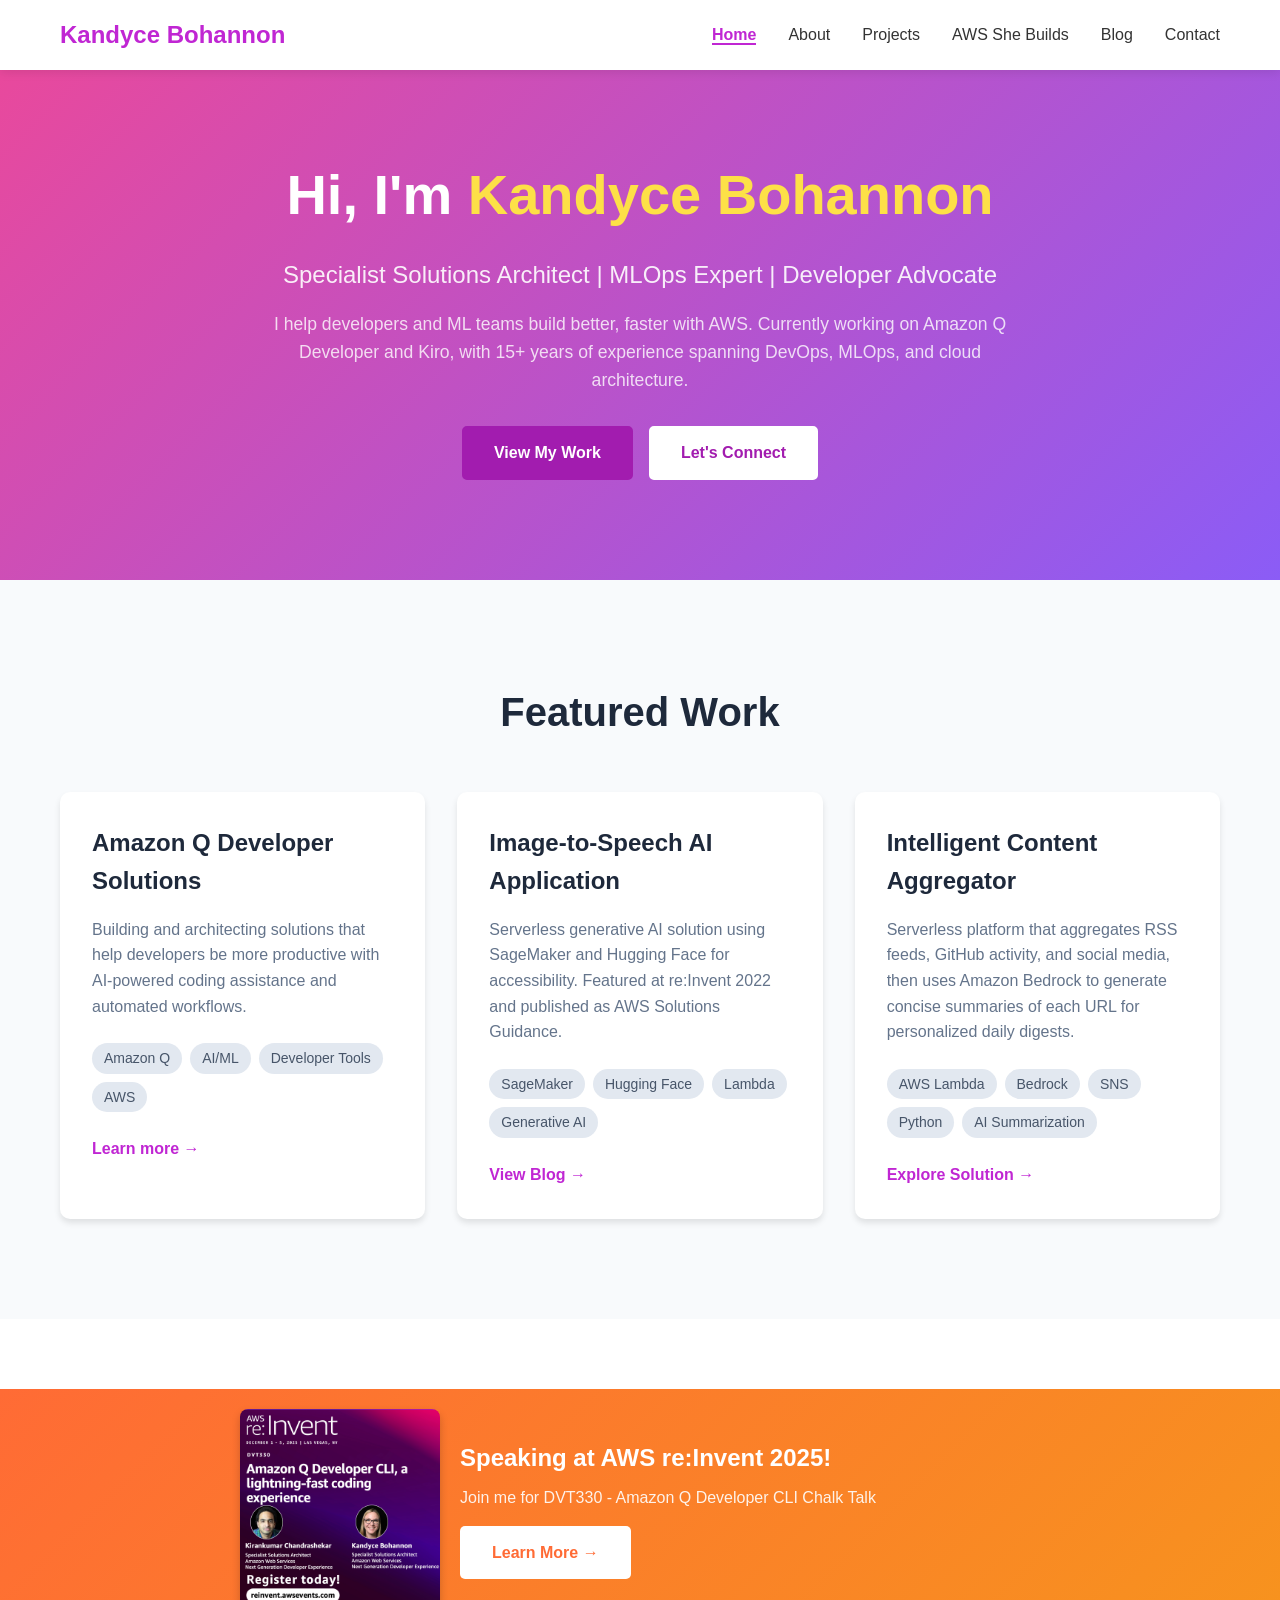
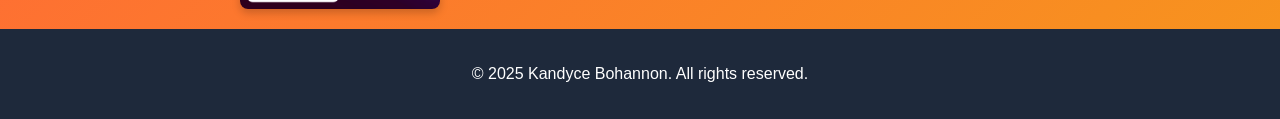
==== index.html @ 0c18860b "Initial portfolio deployment Professional technical portfolio featuring: - Amazon Q Developer expert" ====
<!DOCTYPE html>
<html lang="en">
<head>
    <meta charset="UTF-8">
    <meta name="viewport" content="width=device-width, initial-scale=1.0">
    <title>Kandyce Bohannon - Solutions Architect & Builder</title>
    <link rel="stylesheet" href="styles.css">
</head>
<body>
    <nav>
        <div class="nav-container">
            <div class="logo">Kandyce Bohannon</div>
            <ul class="nav-menu">
                <li><a href="index.html" class="active">Home</a></li>
                <li><a href="about.html">About</a></li>
                <li><a href="projects.html">Projects</a></li>
                <li><a href="she-builds-episodes.html">AWS She Builds</a></li>
                <li><a href="blog.html">Blog</a></li>
                <li><a href="contact.html">Contact</a></li>
            </ul>
        </div>
    </nav>

    <main>
        <section class="hero">
            <div class="hero-content">
                <h1>Hi, I'm <span class="highlight">Kandyce Bohannon</span></h1>
                <p class="hero-subtitle">Specialist Solutions Architect | MLOps Expert | Developer Advocate</p>
                <p class="hero-description">I help developers and ML teams build better, faster with AWS. Currently working on Amazon Q Developer and Kiro, with 15+ years of experience spanning DevOps, MLOps, and cloud architecture.</p>
                <div class="hero-buttons">
                    <a href="projects.html" class="btn btn-primary">View My Work</a>
                    <a href="contact.html" class="btn btn-secondary">Let's Connect</a>
                </div>
            </div>
        </section>

        <section class="featured-projects">
            <div class="container">
                <h2>Featured Work</h2>
                <div class="projects-grid">
                    <div class="project-card">
                        <h3>Amazon Q Developer Solutions</h3>
                        <p>Building and architecting solutions that help developers be more productive with AI-powered coding assistance and automated workflows.</p>
                        <div class="project-tech">
                            <span class="tech-tag">Amazon Q</span>
                            <span class="tech-tag">AI/ML</span>
                            <span class="tech-tag">Developer Tools</span>
                            <span class="tech-tag">AWS</span>
                        </div>
                        <a href="amazon-q-developer-journey.html" class="project-link">Learn more →</a>
                    </div>
                    <div class="project-card">
                        <h3>Image-to-Speech AI Application</h3>
                        <p>Serverless generative AI solution using SageMaker and Hugging Face for accessibility. Featured at re:Invent 2022 and published as AWS Solutions Guidance.</p>
                        <div class="project-tech">
                            <span class="tech-tag">SageMaker</span>
                            <span class="tech-tag">Hugging Face</span>
                            <span class="tech-tag">Lambda</span>
                            <span class="tech-tag">Generative AI</span>
                        </div>
                        <a href="https://aws.amazon.com/blogs/machine-learning/introducing-an-image-to-speech-generative-ai-application-using-amazon-sagemaker-and-hugging-face/" class="project-link">View Blog →</a>
                    </div>
                    <div class="project-card">
                        <h3>Intelligent Content Aggregator</h3>
                        <p>Serverless platform that aggregates RSS feeds, GitHub activity, and social media, then uses Amazon Bedrock to generate concise summaries of each URL for personalized daily digests.</p>
                        <div class="project-tech">
                            <span class="tech-tag">AWS Lambda</span>
                            <span class="tech-tag">Bedrock</span>
                            <span class="tech-tag">SNS</span>
                            <span class="tech-tag">Python</span>
                            <span class="tech-tag">AI Summarization</span>
                        </div>
                        <a href="https://github.com/kandyce1010/content-aggregator" class="project-link">Explore Solution →</a>
                    </div>
                </div>
            </div>
        </section>

        <section class="reinvent-banner">
            <div class="container">
                <div class="banner-content">
                    <img src="images/dvt330-reinvent-2025.png" alt="DVT330 - Amazon Q Developer CLI Chalk Talk at re:Invent 2025" class="reinvent-image">
                    <div class="banner-text">
                        <h3>Speaking at AWS re:Invent 2025!</h3>
                        <p>Join me for DVT330 - Amazon Q Developer CLI Chalk Talk</p>
                        <a href="https://registration.awsevents.com/flow/awsevents/reinvent2025/eventcatalog/page/eventcatalog?trk=direct&search=dvt330" class="btn btn-accent">Learn More →</a>
                    </div>
                </div>
            </div>
        </section>
    </main>

    <footer>
        <div class="container">
            <p>&copy; 2025 Kandyce Bohannon. All rights reserved.</p>
        </div>
    </footer>
</body>
</html>
---- styles.css ----
/* Reset and base styles */
* {
    margin: 0;
    padding: 0;
    box-sizing: border-box;
}

body {
    font-family: -apple-system, BlinkMacSystemFont, 'Segoe UI', Roboto, sans-serif;
    line-height: 1.6;
    color: #333;
}

.container {
    max-width: 1200px;
    margin: 0 auto;
    padding: 0 20px;
}

/* Navigation */
nav {
    background: #fff;
    box-shadow: 0 2px 10px rgba(0,0,0,0.1);
    position: fixed;
    width: 100%;
    top: 0;
    z-index: 1000;
}

.nav-container {
    max-width: 1200px;
    margin: 0 auto;
    padding: 0 20px;
    display: flex;
    justify-content: space-between;
    align-items: center;
    height: 70px;
}

.logo {
    font-size: 1.5rem;
    font-weight: bold;
    color: #c026d3;
}

.nav-menu {
    display: flex;
    list-style: none;
    gap: 2rem;
}

.nav-menu a {
    text-decoration: none;
    color: #333;
    font-weight: 500;
    transition: color 0.3s;
}

.nav-menu a:hover {
    color: #c026d3;
}

.nav-menu a.active {
    color: #c026d3;
    font-weight: 600;
    border-bottom: 2px solid #c026d3;
}

/* re:Invent Banner */
.reinvent-banner {
    background: linear-gradient(135deg, #ff6b35 0%, #f7931e 100%);
    padding: 20px 0;
    margin-top: 70px;
}

.banner-content {
    display: flex;
    align-items: center;
    gap: 20px;
    max-width: 800px;
    margin: 0 auto;
}

.reinvent-image {
    max-width: 200px;
    height: auto;
    border-radius: 8px;
    box-shadow: 0 4px 8px rgba(0,0,0,0.2);
}

.banner-text {
    color: white;
    flex: 1;
}

.banner-text h3 {
    margin: 0 0 8px 0;
    font-size: 1.5rem;
}

.banner-text p {
    margin: 0 0 15px 0;
    opacity: 0.9;
}

.btn-accent {
    background: white;
    color: #ff6b35;
    border: none;
    font-weight: 600;
}

.btn-accent:hover {
    background: #f8f9fa;
    transform: translateY(-2px);
}

/* Hero section */
.hero {
    background: linear-gradient(135deg, #ec4899 0%, #8b5cf6 100%);
    color: white;
    padding: 150px 0 100px;
    text-align: center;
}

.hero-content {
    max-width: 800px;
    margin: 0 auto;
    padding: 0 20px;
}

.hero h1 {
    font-size: 3.5rem;
    margin-bottom: 1rem;
}

.highlight {
    color: #fde047;
}

.hero-subtitle {
    font-size: 1.5rem;
    margin-bottom: 1rem;
    opacity: 0.9;
}

.hero-description {
    font-size: 1.1rem;
    margin-bottom: 2rem;
    opacity: 0.8;
}

.hero-buttons {
    display: flex;
    gap: 1rem;
    justify-content: center;
    flex-wrap: wrap;
}

/* Buttons */
.btn {
    display: inline-block;
    padding: 12px 30px;
    text-decoration: none;
    border-radius: 5px;
    font-weight: 600;
    transition: all 0.3s;
    border: 2px solid transparent;
}

.btn-primary {
    background: #a21caf;
    color: white;
    border-color: #a21caf;
}

.btn-primary:hover {
    background: #86198f;
    border-color: #86198f;
    transform: translateY(-2px);
}

.btn-secondary {
    background: transparent;
    color: #1e293b;
    border: 2px solid #1e293b;
}

.btn-secondary:hover {
    background: #1e293b;
    color: white;
}

/* Hero section button overrides for better contrast on gradient background */
.hero .btn-secondary {
    background: white;
    color: #a21caf;
    border: 2px solid white;
}

.hero .btn-secondary:hover {
    background: transparent;
    color: white;
    border-color: white;
}

/* Featured projects */
.featured-projects {
    padding: 100px 0;
    background: #f8fafc;
}

.featured-projects h2 {
    text-align: center;
    font-size: 2.5rem;
    margin-bottom: 3rem;
    color: #1e293b;
}

.projects-grid {
    display: grid;
    grid-template-columns: repeat(auto-fit, minmax(300px, 1fr));
    gap: 2rem;
}

.project-card {
    background: white;
    padding: 2rem;
    border-radius: 10px;
    box-shadow: 0 4px 6px rgba(0,0,0,0.1);
    transition: transform 0.3s;
}

.project-card:hover {
    transform: translateY(-5px);
}

.project-card h3 {
    font-size: 1.5rem;
    margin-bottom: 1rem;
    color: #1e293b;
}

.project-card p {
    color: #64748b;
    margin-bottom: 1.5rem;
}

.project-tech {
    display: flex;
    gap: 0.5rem;
    margin-bottom: 1.5rem;
    flex-wrap: wrap;
}

.tech-tag {
    background: #e2e8f0;
    color: #475569;
    padding: 0.25rem 0.75rem;
    border-radius: 20px;
    font-size: 0.875rem;
}

.project-link {
    color: #c026d3;
    text-decoration: none;
    font-weight: 600;
}

.project-link:hover {
    text-decoration: underline;
}

/* Footer */
footer {
    background: #1e293b;
    color: white;
    text-align: center;
    padding: 2rem 0;
}

/* Responsive design */
@media (max-width: 768px) {
    .banner-content {
        flex-direction: column;
        text-align: center;
    }
    
    .reinvent-image {
        max-width: 150px;
    }
    
    .nav-menu {
        display: none;
    }
    
    .hero h1 {
        font-size: 2.5rem;
    }
    
    .hero-subtitle {
        font-size: 1.2rem;
    }
    
    .hero-buttons {
        flex-direction: column;
        align-items: center;
    }
    
    .projects-grid {
        grid-template-columns: 1fr;
    }
}
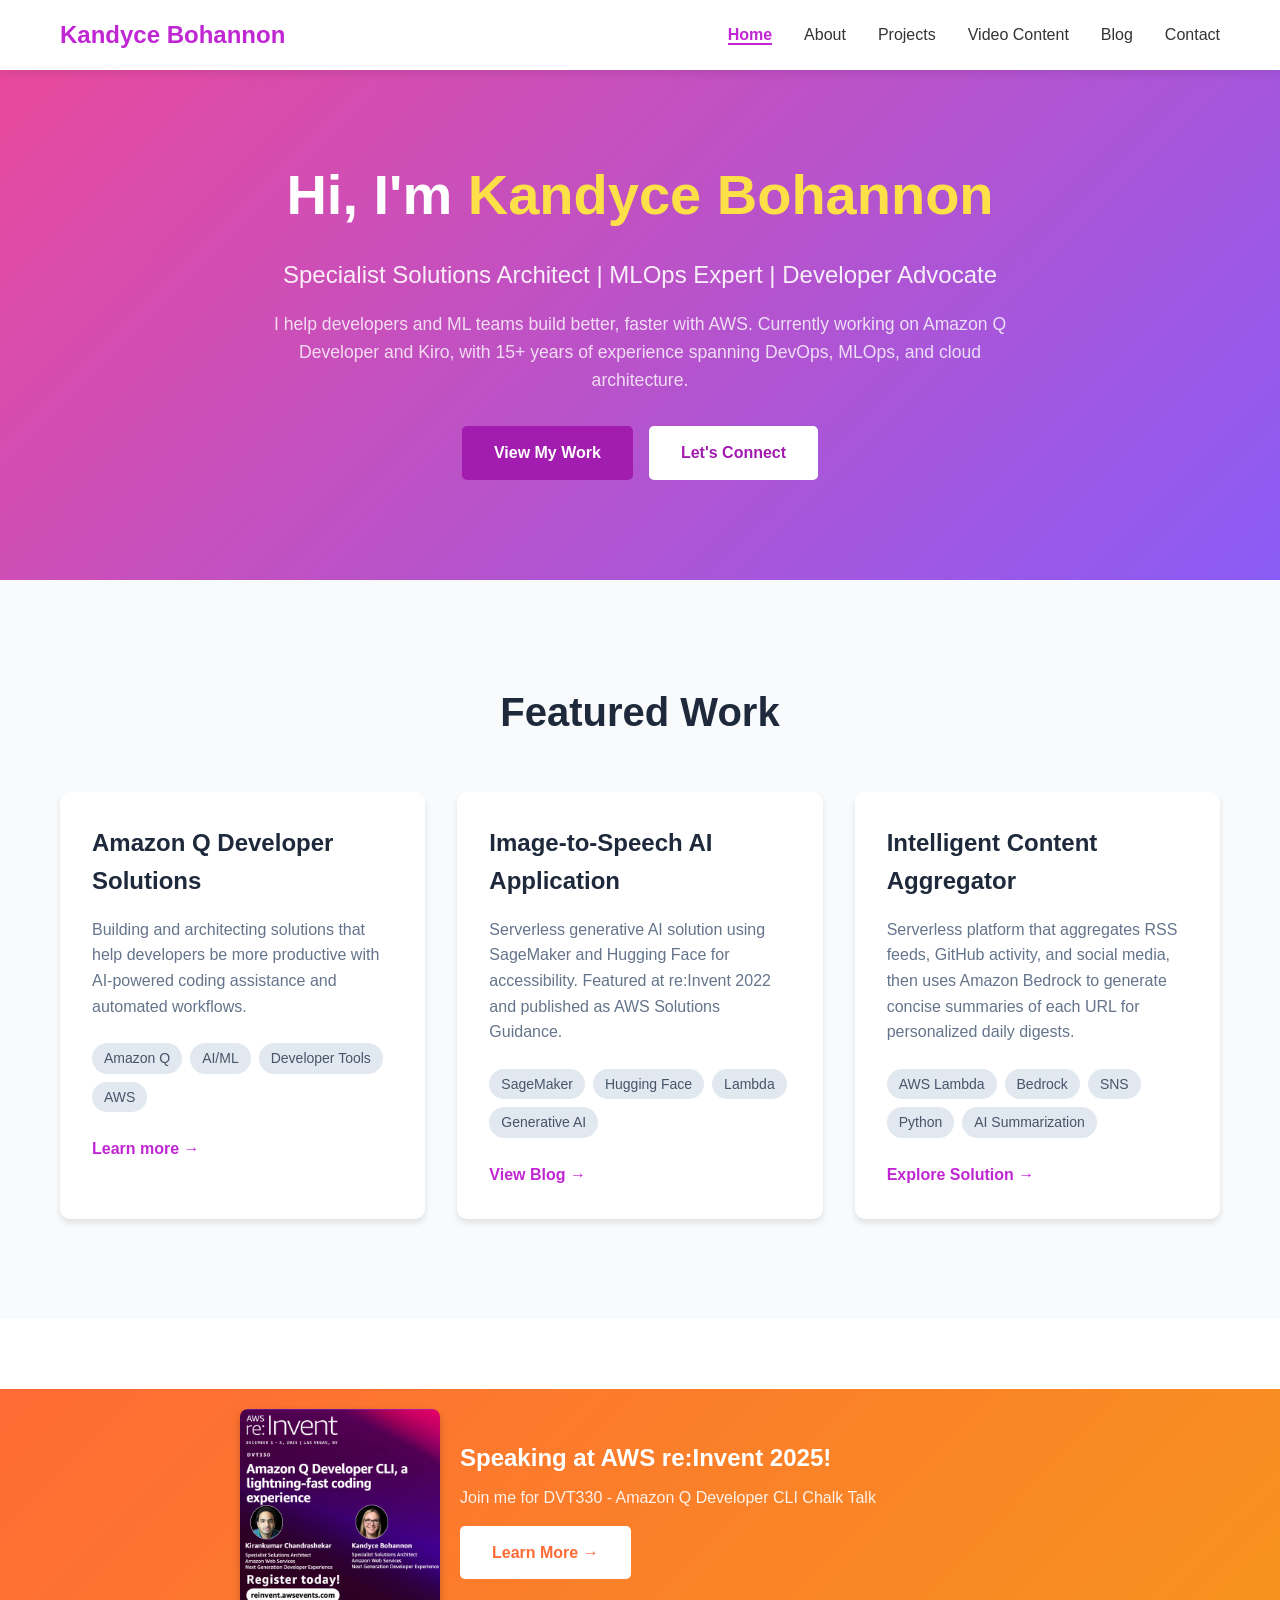
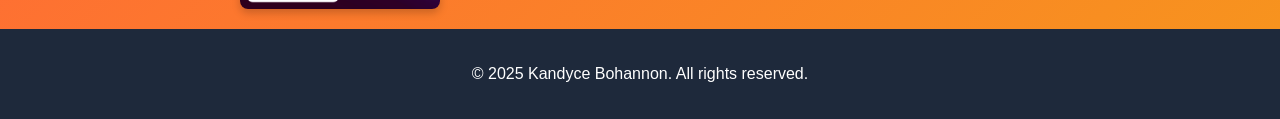
==== commit 3e54335e: "Add Kiro Weekly and Let's Talk about Data livestreams, rename to Video Content" ====
--- a/index.html
+++ b/index.html
@@ -10,11 +10,16 @@
     <nav>
         <div class="nav-container">
             <div class="logo">Kandyce Bohannon</div>
+            <button class="mobile-menu-toggle" onclick="toggleMobileMenu()">
+                <span></span>
+                <span></span>
+                <span></span>
+            </button>
             <ul class="nav-menu">
                 <li><a href="index.html" class="active">Home</a></li>
                 <li><a href="about.html">About</a></li>
                 <li><a href="projects.html">Projects</a></li>
-                <li><a href="she-builds-episodes.html">AWS She Builds</a></li>
+                <li><a href="she-builds-episodes.html">Video Content</a></li>
                 <li><a href="blog.html">Blog</a></li>
                 <li><a href="contact.html">Contact</a></li>
             </ul>
@@ -90,6 +95,15 @@
         </section>
     </main>
 
+    <script>
+        function toggleMobileMenu() {
+            const navMenu = document.querySelector('.nav-menu');
+            const toggle = document.querySelector('.mobile-menu-toggle');
+            navMenu.classList.toggle('active');
+            toggle.classList.toggle('active');
+        }
+    </script>
+
     <footer>
         <div class="container">
             <p>&copy; 2025 Kandyce Bohannon. All rights reserved.</p>
--- a/styles.css
+++ b/styles.css
@@ -64,6 +64,40 @@
     color: #c026d3;
     font-weight: 600;
     border-bottom: 2px solid #c026d3;
+}
+
+/* Mobile menu toggle */
+.mobile-menu-toggle {
+    display: none;
+    flex-direction: column;
+    background: none;
+    border: none;
+    cursor: pointer;
+    padding: 0;
+    width: 30px;
+    height: 24px;
+    justify-content: space-between;
+}
+
+.mobile-menu-toggle span {
+    display: block;
+    height: 3px;
+    width: 100%;
+    background: #333;
+    border-radius: 2px;
+    transition: all 0.3s ease;
+}
+
+.mobile-menu-toggle.active span:nth-child(1) {
+    transform: rotate(45deg) translate(6px, 6px);
+}
+
+.mobile-menu-toggle.active span:nth-child(2) {
+    opacity: 0;
+}
+
+.mobile-menu-toggle.active span:nth-child(3) {
+    transform: rotate(-45deg) translate(6px, -6px);
 }
 
 /* re:Invent Banner */
@@ -281,6 +315,37 @@
 
 /* Responsive design */
 @media (max-width: 768px) {
+    .mobile-menu-toggle {
+        display: flex;
+    }
+    
+    .nav-menu {
+        display: none;
+        position: absolute;
+        top: 100%;
+        left: 0;
+        width: 100%;
+        background: white;
+        flex-direction: column;
+        box-shadow: 0 2px 10px rgba(0,0,0,0.1);
+        z-index: 1000;
+    }
+    
+    .nav-menu.active {
+        display: flex;
+    }
+    
+    .nav-menu li {
+        margin: 0;
+        border-bottom: 1px solid #e2e8f0;
+    }
+    
+    .nav-menu a {
+        padding: 1rem;
+        display: block;
+        text-align: center;
+    }
+
     .banner-content {
         flex-direction: column;
         text-align: center;
@@ -290,10 +355,6 @@
         max-width: 150px;
     }
     
-    .nav-menu {
-        display: none;
-    }
-    
     .hero h1 {
         font-size: 2.5rem;
     }
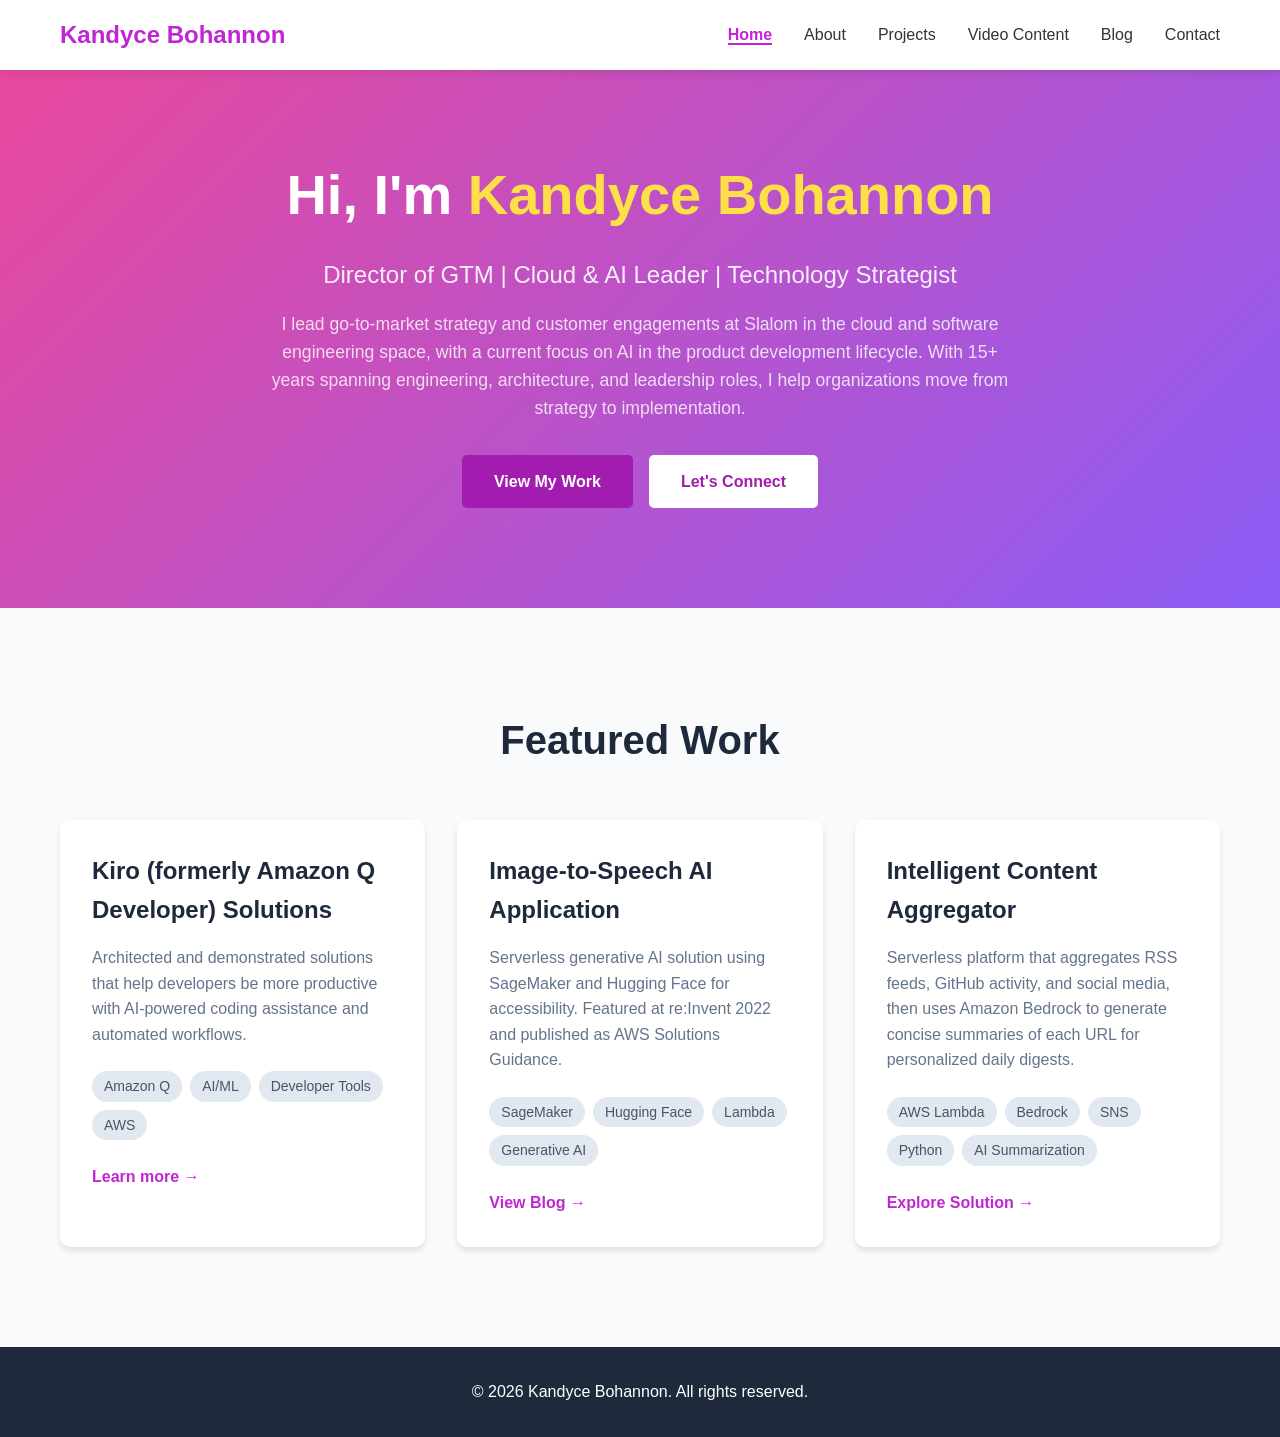
==== commit 162fa3aa: "Portfolio updates: new role, tone refresh, and content cleanup - Update role to Director of GTM at S" ====
--- a/index.html
+++ b/index.html
@@ -3,7 +3,7 @@
 <head>
     <meta charset="UTF-8">
     <meta name="viewport" content="width=device-width, initial-scale=1.0">
-    <title>Kandyce Bohannon - Solutions Architect & Builder</title>
+    <title>Kandyce Bohannon - Director of GTM | Technology Leader</title>
     <link rel="stylesheet" href="styles.css">
 </head>
 <body>
@@ -30,8 +30,8 @@
         <section class="hero">
             <div class="hero-content">
                 <h1>Hi, I'm <span class="highlight">Kandyce Bohannon</span></h1>
-                <p class="hero-subtitle">Specialist Solutions Architect | MLOps Expert | Developer Advocate</p>
-                <p class="hero-description">I help developers and ML teams build better, faster with AWS. Currently working on Amazon Q Developer and Kiro, with 15+ years of experience spanning DevOps, MLOps, and cloud architecture.</p>
+                <p class="hero-subtitle">Director of GTM | Cloud & AI Leader | Technology Strategist</p>
+                <p class="hero-description">I lead go-to-market strategy and customer engagements at Slalom in the cloud and software engineering space, with a current focus on AI in the product development lifecycle. With 15+ years spanning engineering, architecture, and leadership roles, I help organizations move from strategy to implementation.</p>
                 <div class="hero-buttons">
                     <a href="projects.html" class="btn btn-primary">View My Work</a>
                     <a href="contact.html" class="btn btn-secondary">Let's Connect</a>
@@ -44,8 +44,8 @@
                 <h2>Featured Work</h2>
                 <div class="projects-grid">
                     <div class="project-card">
-                        <h3>Amazon Q Developer Solutions</h3>
-                        <p>Building and architecting solutions that help developers be more productive with AI-powered coding assistance and automated workflows.</p>
+                        <h3>Kiro (formerly Amazon Q Developer) Solutions</h3>
+                        <p>Architected and demonstrated solutions that help developers be more productive with AI-powered coding assistance and automated workflows.</p>
                         <div class="project-tech">
                             <span class="tech-tag">Amazon Q</span>
                             <span class="tech-tag">AI/ML</span>
@@ -81,18 +81,6 @@
             </div>
         </section>
 
-        <section class="reinvent-banner">
-            <div class="container">
-                <div class="banner-content">
-                    <img src="images/dvt330-reinvent-2025.png" alt="DVT330 - Amazon Q Developer CLI Chalk Talk at re:Invent 2025" class="reinvent-image">
-                    <div class="banner-text">
-                        <h3>Speaking at AWS re:Invent 2025!</h3>
-                        <p>Join me for DVT330 - Amazon Q Developer CLI Chalk Talk</p>
-                        <a href="https://registration.awsevents.com/flow/awsevents/reinvent2025/eventcatalog/page/eventcatalog?trk=direct&search=dvt330" class="btn btn-accent">Learn More →</a>
-                    </div>
-                </div>
-            </div>
-        </section>
     </main>
 
     <script>
@@ -106,7 +94,7 @@
 
     <footer>
         <div class="container">
-            <p>&copy; 2025 Kandyce Bohannon. All rights reserved.</p>
+            <p>&copy; 2026 Kandyce Bohannon. All rights reserved.</p>
         </div>
     </footer>
 </body>
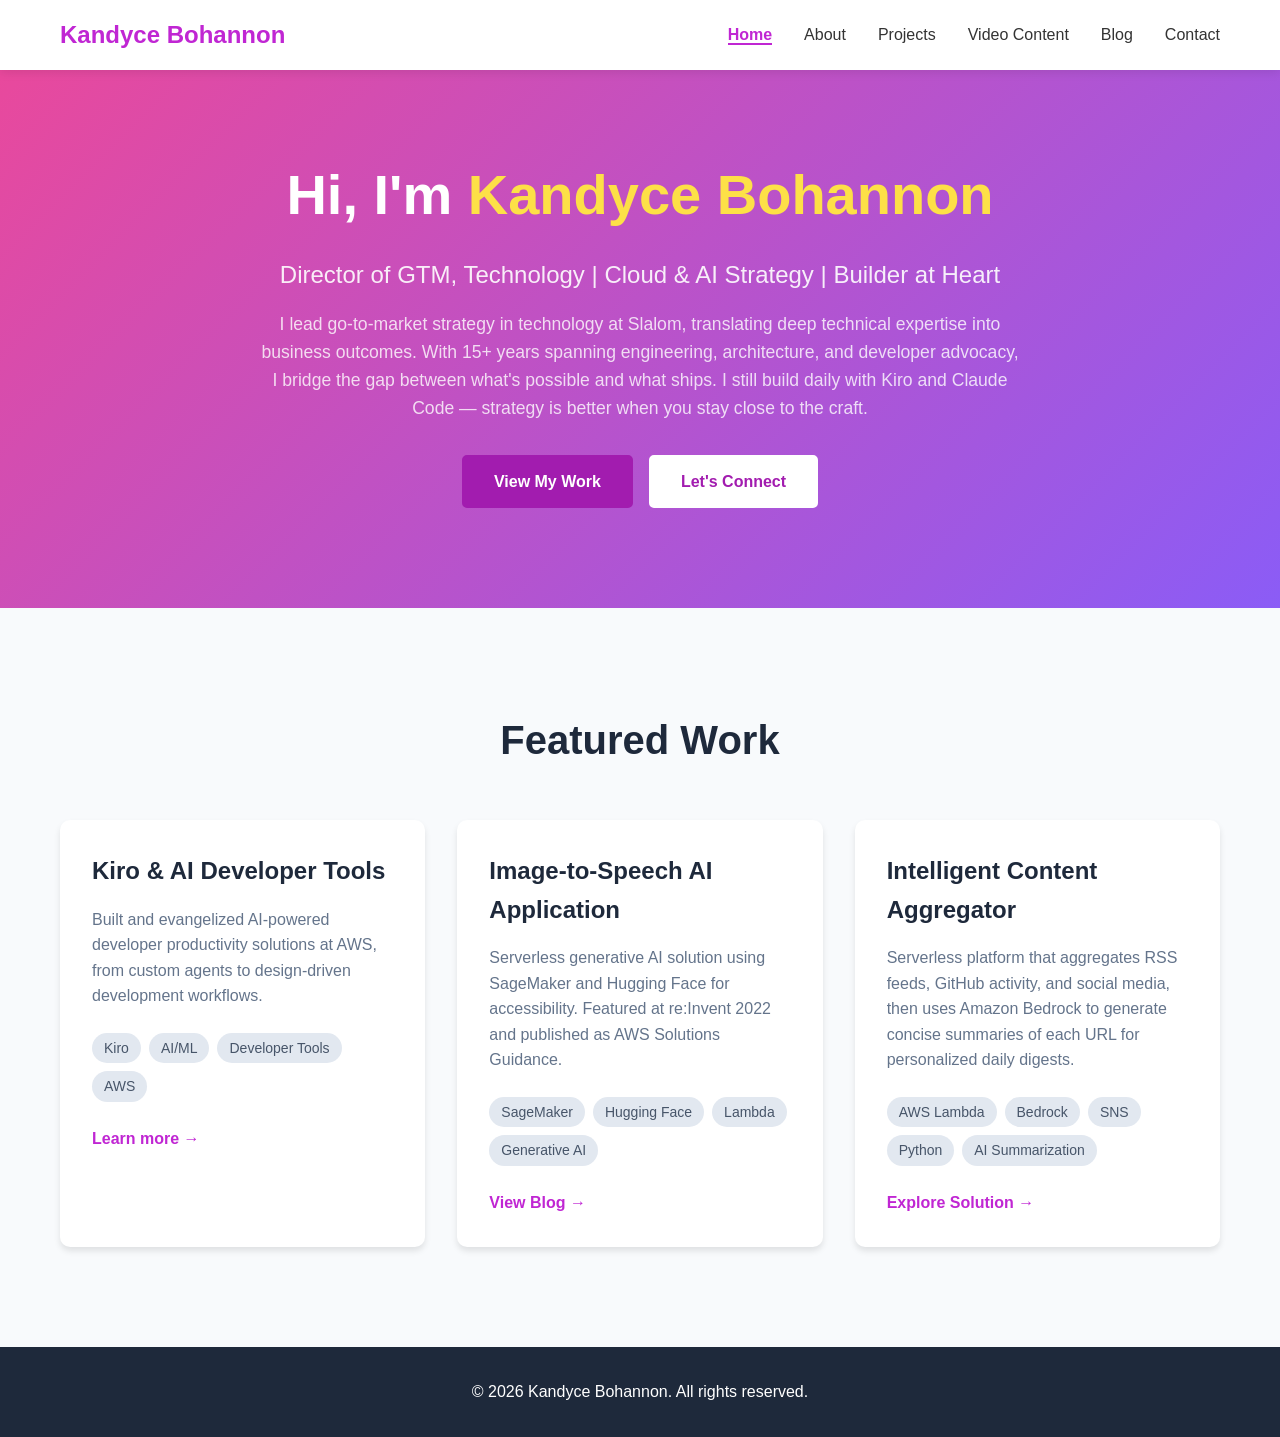
==== commit 88d9a02f: "portfolio update for my new Slalom role as a director" ====
--- a/index.html
+++ b/index.html
@@ -3,7 +3,7 @@
 <head>
     <meta charset="UTF-8">
     <meta name="viewport" content="width=device-width, initial-scale=1.0">
-    <title>Kandyce Bohannon - Director of GTM | Technology Leader</title>
+    <title>Kandyce Bohannon - Director of GTM, Technology</title>
     <link rel="stylesheet" href="styles.css">
 </head>
 <body>
@@ -30,8 +30,8 @@
         <section class="hero">
             <div class="hero-content">
                 <h1>Hi, I'm <span class="highlight">Kandyce Bohannon</span></h1>
-                <p class="hero-subtitle">Director of GTM | Cloud & AI Leader | Technology Strategist</p>
-                <p class="hero-description">I lead go-to-market strategy and customer engagements at Slalom in the cloud and software engineering space, with a current focus on AI in the product development lifecycle. With 15+ years spanning engineering, architecture, and leadership roles, I help organizations move from strategy to implementation.</p>
+                <p class="hero-subtitle">Director of GTM, Technology | Cloud & AI Strategy | Builder at Heart</p>
+                <p class="hero-description">I lead go-to-market strategy in technology at Slalom, translating deep technical expertise into business outcomes. With 15+ years spanning engineering, architecture, and developer advocacy, I bridge the gap between what's possible and what ships. I still build daily with Kiro and Claude Code — strategy is better when you stay close to the craft.</p>
                 <div class="hero-buttons">
                     <a href="projects.html" class="btn btn-primary">View My Work</a>
                     <a href="contact.html" class="btn btn-secondary">Let's Connect</a>
@@ -44,10 +44,10 @@
                 <h2>Featured Work</h2>
                 <div class="projects-grid">
                     <div class="project-card">
-                        <h3>Kiro (formerly Amazon Q Developer) Solutions</h3>
-                        <p>Architected and demonstrated solutions that help developers be more productive with AI-powered coding assistance and automated workflows.</p>
+                        <h3>Kiro & AI Developer Tools</h3>
+                        <p>Built and evangelized AI-powered developer productivity solutions at AWS, from custom agents to design-driven development workflows.</p>
                         <div class="project-tech">
-                            <span class="tech-tag">Amazon Q</span>
+                            <span class="tech-tag">Kiro</span>
                             <span class="tech-tag">AI/ML</span>
                             <span class="tech-tag">Developer Tools</span>
                             <span class="tech-tag">AWS</span>
@@ -81,6 +81,7 @@
             </div>
         </section>
 
+
     </main>
 
     <script>
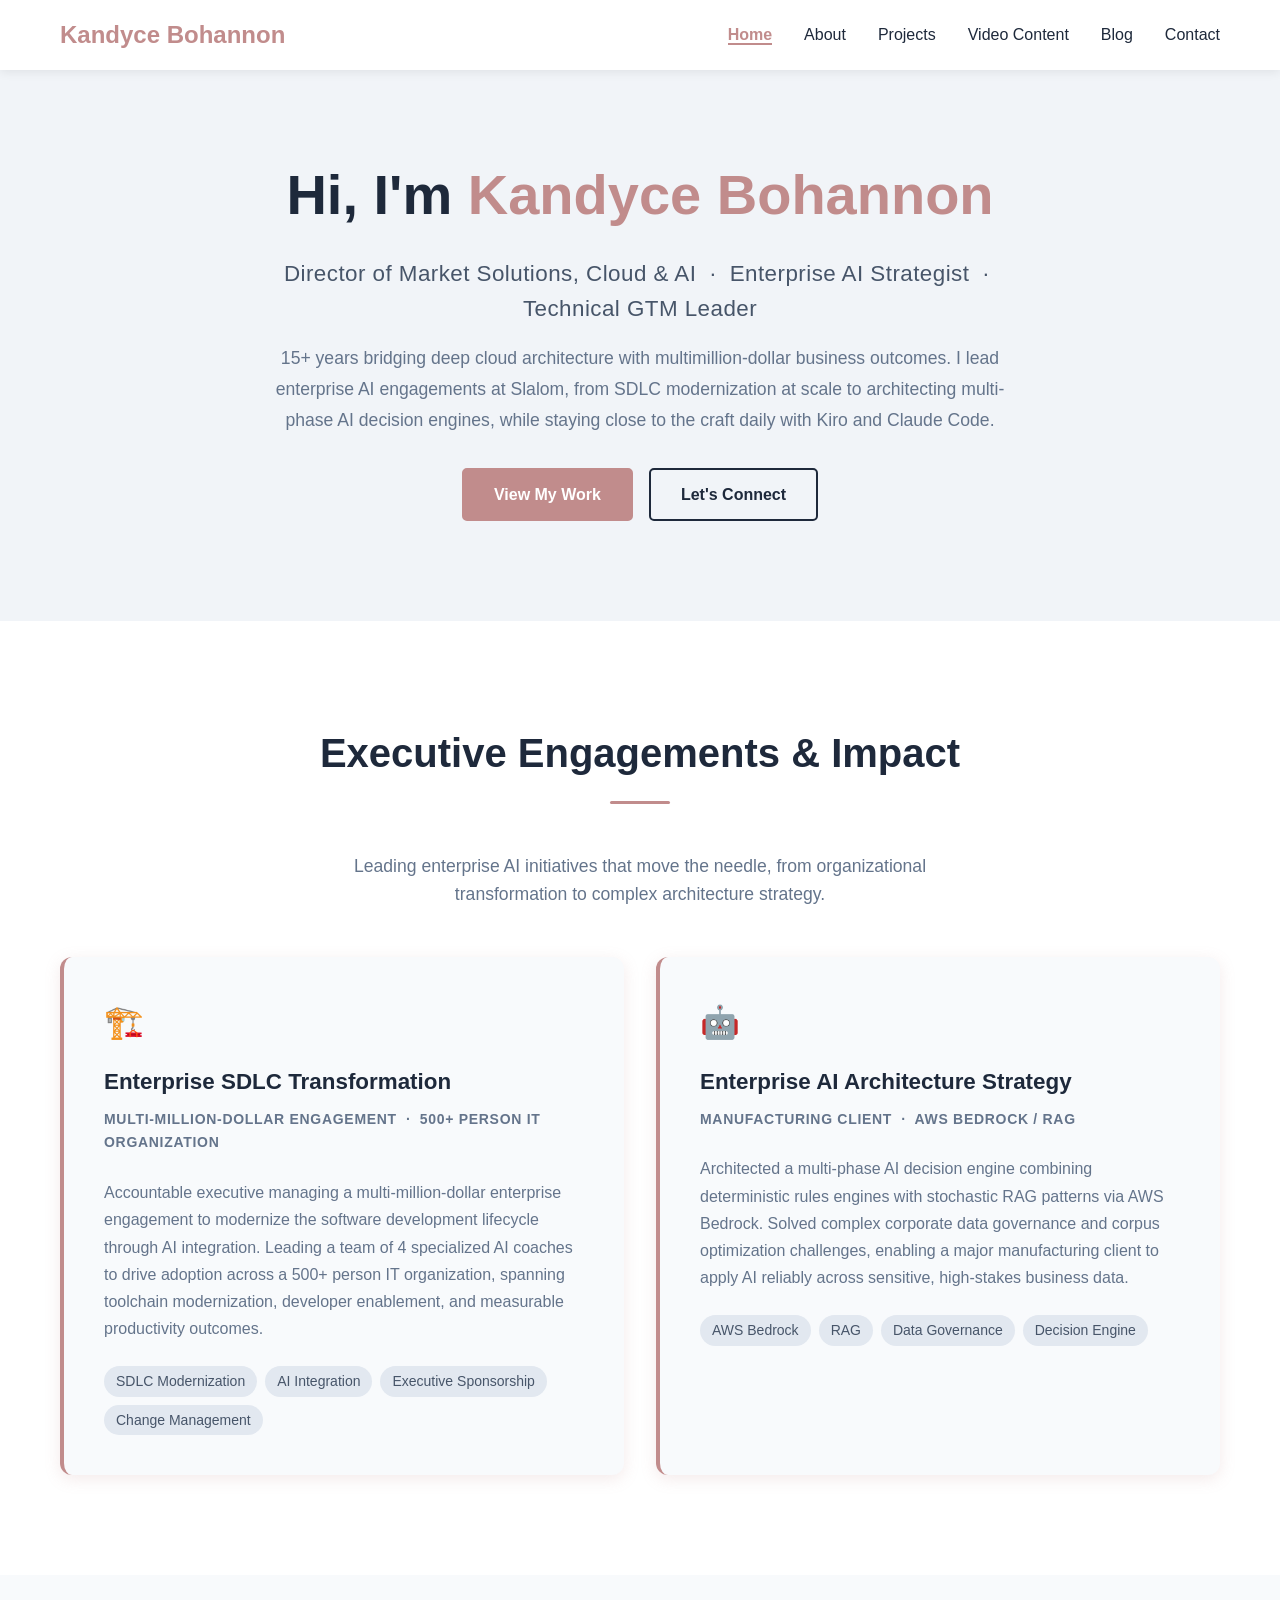
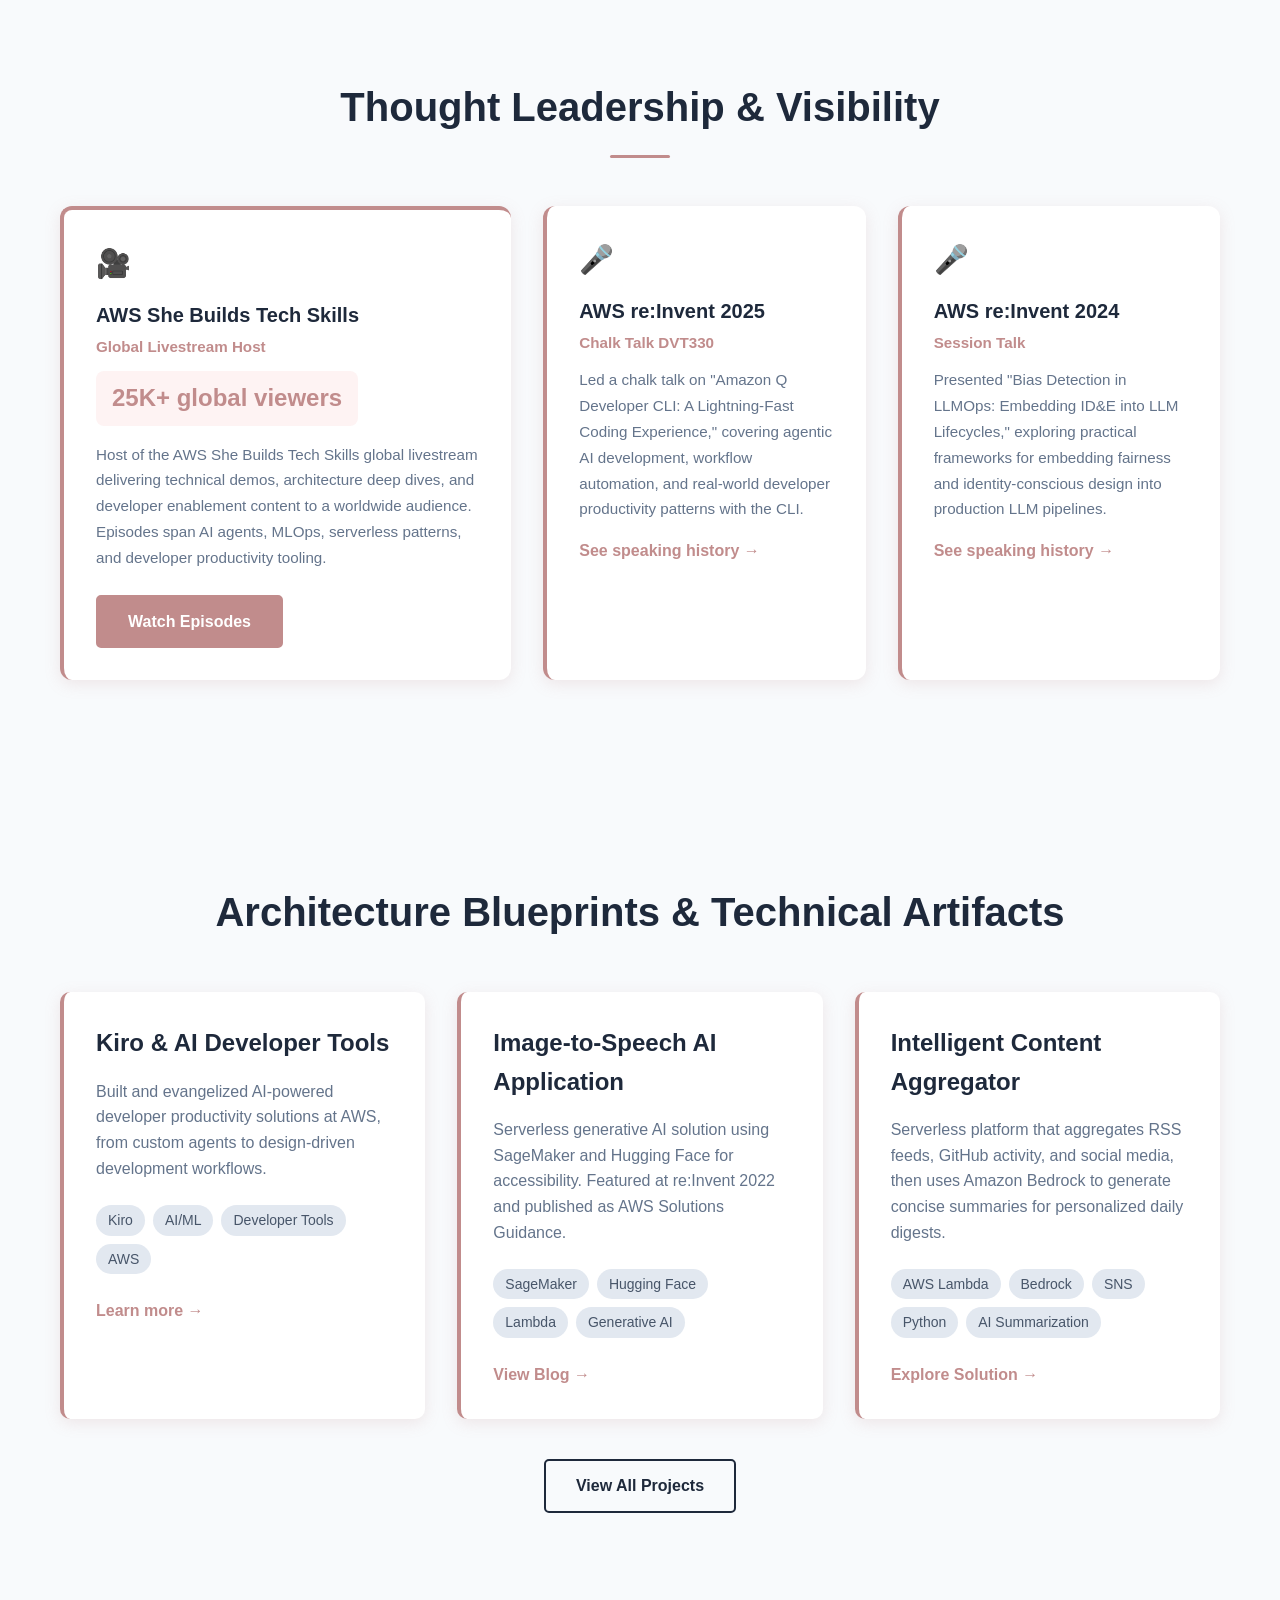
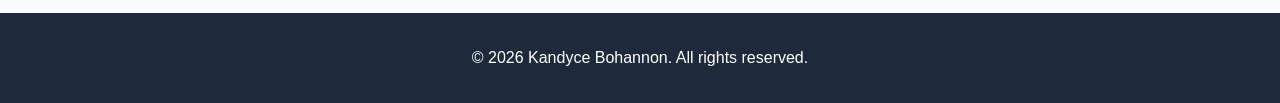
==== commit 292721c5: "Reposition portfolio for Director/Executive GTM role - Shift hero and bio copy to Enterprise AI Stra" ====
--- a/index.html
+++ b/index.html
@@ -3,7 +3,7 @@
 <head>
     <meta charset="UTF-8">
     <meta name="viewport" content="width=device-width, initial-scale=1.0">
-    <title>Kandyce Bohannon - Director of GTM, Technology</title>
+    <title>Kandyce Bohannon - Director of Market Solutions, Cloud & AI</title>
     <link rel="stylesheet" href="styles.css">
 </head>
 <body>
@@ -30,8 +30,8 @@
         <section class="hero">
             <div class="hero-content">
                 <h1>Hi, I'm <span class="highlight">Kandyce Bohannon</span></h1>
-                <p class="hero-subtitle">Director of GTM, Technology | Cloud & AI Strategy | Builder at Heart</p>
-                <p class="hero-description">I lead go-to-market strategy in technology at Slalom, translating deep technical expertise into business outcomes. With 15+ years spanning engineering, architecture, and developer advocacy, I bridge the gap between what's possible and what ships. I still build daily with Kiro and Claude Code — strategy is better when you stay close to the craft.</p>
+                <p class="hero-subtitle">Director of Market Solutions, Cloud &amp; AI &nbsp;·&nbsp; Enterprise AI Strategist &nbsp;·&nbsp; Technical GTM Leader</p>
+                <p class="hero-description">15+ years bridging deep cloud architecture with multimillion-dollar business outcomes. I lead enterprise AI engagements at Slalom, from SDLC modernization at scale to architecting multi-phase AI decision engines, while staying close to the craft daily with Kiro and Claude Code.</p>
                 <div class="hero-buttons">
                     <a href="projects.html" class="btn btn-primary">View My Work</a>
                     <a href="contact.html" class="btn btn-secondary">Let's Connect</a>
@@ -39,12 +39,82 @@
             </div>
         </section>
 
+        <section class="executive-engagements">
+            <div class="container">
+                <h2>Executive Engagements &amp; Impact</h2>
+                <div class="section-divider"></div>
+                <p class="section-subtitle">Leading enterprise AI initiatives that move the needle, from organizational transformation to complex architecture strategy.</p>
+
+                <div class="engagements-grid">
+                    <div class="engagement-card">
+                        <div class="engagement-icon">🏗️</div>
+                        <h3>Enterprise SDLC Transformation</h3>
+                        <p class="engagement-meta">Multi-Million-Dollar Engagement &nbsp;·&nbsp; 500+ Person IT Organization</p>
+                        <p>Accountable executive managing a multi-million-dollar enterprise engagement to modernize the software development lifecycle through AI integration. Leading a team of 4 specialized AI coaches to drive adoption across a 500+ person IT organization, spanning toolchain modernization, developer enablement, and measurable productivity outcomes.</p>
+                        <div class="engagement-tags">
+                            <span class="tech-tag">SDLC Modernization</span>
+                            <span class="tech-tag">AI Integration</span>
+                            <span class="tech-tag">Executive Sponsorship</span>
+                            <span class="tech-tag">Change Management</span>
+                        </div>
+                    </div>
+
+                    <div class="engagement-card">
+                        <div class="engagement-icon">🤖</div>
+                        <h3>Enterprise AI Architecture Strategy</h3>
+                        <p class="engagement-meta">Manufacturing Client &nbsp;·&nbsp; AWS Bedrock / RAG</p>
+                        <p>Architected a multi-phase AI decision engine combining deterministic rules engines with stochastic RAG patterns via AWS Bedrock. Solved complex corporate data governance and corpus optimization challenges, enabling a major manufacturing client to apply AI reliably across sensitive, high-stakes business data.</p>
+                        <div class="engagement-tags">
+                            <span class="tech-tag">AWS Bedrock</span>
+                            <span class="tech-tag">RAG</span>
+                            <span class="tech-tag">Data Governance</span>
+                            <span class="tech-tag">Decision Engine</span>
+                        </div>
+                    </div>
+                </div>
+            </div>
+        </section>
+
+        <section class="thought-leadership">
+            <div class="container">
+                <h2>Thought Leadership &amp; Visibility</h2>
+                <div class="section-divider"></div>
+
+                <div class="leadership-grid">
+                    <div class="leadership-card featured-host">
+                        <div class="leadership-icon">🎥</div>
+                        <h3>AWS She Builds Tech Skills</h3>
+                        <h4>Global Livestream Host</h4>
+                        <div class="viewer-count">25K+ global viewers</div>
+                        <p>Host of the AWS She Builds Tech Skills global livestream delivering technical demos, architecture deep dives, and developer enablement content to a worldwide audience. Episodes span AI agents, MLOps, serverless patterns, and developer productivity tooling.</p>
+                        <a href="she-builds-episodes.html" class="btn btn-primary" style="display:inline-block; margin-top:0.5rem;">Watch Episodes</a>
+                    </div>
+
+                    <div class="leadership-card">
+                        <div class="leadership-icon">🎤</div>
+                        <h3>AWS re:Invent 2025</h3>
+                        <h4>Chalk Talk DVT330</h4>
+                        <p>Led a chalk talk on "Amazon Q Developer CLI: A Lightning-Fast Coding Experience," covering agentic AI development, workflow automation, and real-world developer productivity patterns with the CLI.</p>
+                        <a href="about.html#speaking" class="project-link">See speaking history →</a>
+                    </div>
+
+                    <div class="leadership-card">
+                        <div class="leadership-icon">🎤</div>
+                        <h3>AWS re:Invent 2024</h3>
+                        <h4>Session Talk</h4>
+                        <p>Presented "Bias Detection in LLMOps: Embedding ID&amp;E into LLM Lifecycles," exploring practical frameworks for embedding fairness and identity-conscious design into production LLM pipelines.</p>
+                        <a href="about.html#speaking" class="project-link">See speaking history →</a>
+                    </div>
+                </div>
+            </div>
+        </section>
+
         <section class="featured-projects">
             <div class="container">
-                <h2>Featured Work</h2>
+                <h2>Architecture Blueprints &amp; Technical Artifacts</h2>
                 <div class="projects-grid">
                     <div class="project-card">
-                        <h3>Kiro & AI Developer Tools</h3>
+                        <h3>Kiro &amp; AI Developer Tools</h3>
                         <p>Built and evangelized AI-powered developer productivity solutions at AWS, from custom agents to design-driven development workflows.</p>
                         <div class="project-tech">
                             <span class="tech-tag">Kiro</span>
@@ -67,7 +137,7 @@
                     </div>
                     <div class="project-card">
                         <h3>Intelligent Content Aggregator</h3>
-                        <p>Serverless platform that aggregates RSS feeds, GitHub activity, and social media, then uses Amazon Bedrock to generate concise summaries of each URL for personalized daily digests.</p>
+                        <p>Serverless platform that aggregates RSS feeds, GitHub activity, and social media, then uses Amazon Bedrock to generate concise summaries for personalized daily digests.</p>
                         <div class="project-tech">
                             <span class="tech-tag">AWS Lambda</span>
                             <span class="tech-tag">Bedrock</span>
@@ -78,10 +148,11 @@
                         <a href="https://github.com/kandyce1010/content-aggregator" class="project-link">Explore Solution →</a>
                     </div>
                 </div>
+                <div style="text-align:center; margin-top: 2.5rem;">
+                    <a href="projects.html" class="btn btn-secondary">View All Projects</a>
+                </div>
             </div>
         </section>
-
-
     </main>
 
     <script>
--- a/styles.css
+++ b/styles.css
@@ -8,7 +8,8 @@
 body {
     font-family: -apple-system, BlinkMacSystemFont, 'Segoe UI', Roboto, sans-serif;
     line-height: 1.6;
-    color: #333;
+    color: #1e293b;
+    background: #fff;
 }
 
 .container {
@@ -20,7 +21,7 @@
 /* Navigation */
 nav {
     background: #fff;
-    box-shadow: 0 2px 10px rgba(0,0,0,0.1);
+    box-shadow: 0 2px 10px rgba(0,0,0,0.08);
     position: fixed;
     width: 100%;
     top: 0;
@@ -40,7 +41,7 @@
 .logo {
     font-size: 1.5rem;
     font-weight: bold;
-    color: #c026d3;
+    color: #C18C8C;
 }
 
 .nav-menu {
@@ -51,19 +52,19 @@
 
 .nav-menu a {
     text-decoration: none;
-    color: #333;
+    color: #1e293b;
     font-weight: 500;
     transition: color 0.3s;
 }
 
 .nav-menu a:hover {
-    color: #c026d3;
+    color: #C18C8C;
 }
 
 .nav-menu a.active {
-    color: #c026d3;
+    color: #C18C8C;
     font-weight: 600;
-    border-bottom: 2px solid #c026d3;
+    border-bottom: 2px solid #C18C8C;
 }
 
 /* Mobile menu toggle */
@@ -83,7 +84,7 @@
     display: block;
     height: 3px;
     width: 100%;
-    background: #333;
+    background: #1e293b;
     border-radius: 2px;
     transition: all 0.3s ease;
 }
@@ -151,8 +152,8 @@
 
 /* Hero section */
 .hero {
-    background: linear-gradient(135deg, #ec4899 0%, #8b5cf6 100%);
-    color: white;
+    background: #F1F4F8;
+    color: #1e293b;
     padding: 150px 0 100px;
     text-align: center;
 }
@@ -166,22 +167,26 @@
 .hero h1 {
     font-size: 3.5rem;
     margin-bottom: 1rem;
+    color: #1e293b;
 }
 
 .highlight {
-    color: #fde047;
+    color: #C18C8C;
 }
 
 .hero-subtitle {
-    font-size: 1.5rem;
-    margin-bottom: 1rem;
-    opacity: 0.9;
+    font-size: 1.4rem;
+    margin-bottom: 1rem;
+    color: #475569;
+    font-weight: 400;
+    letter-spacing: 0.02em;
 }
 
 .hero-description {
     font-size: 1.1rem;
     margin-bottom: 2rem;
-    opacity: 0.8;
+    color: #64748b;
+    line-height: 1.75;
 }
 
 .hero-buttons {
@@ -203,14 +208,14 @@
 }
 
 .btn-primary {
-    background: #a21caf;
+    background: #C18C8C;
     color: white;
-    border-color: #a21caf;
+    border-color: #C18C8C;
 }
 
 .btn-primary:hover {
-    background: #86198f;
-    border-color: #86198f;
+    background: #A67070;
+    border-color: #A67070;
     transform: translateY(-2px);
 }
 
@@ -225,17 +230,185 @@
     color: white;
 }
 
-/* Hero section button overrides for better contrast on gradient background */
+/* Hero section button overrides — light background, no white-on-white issues */
+.hero .btn-primary {
+    background: #C18C8C;
+    border-color: #C18C8C;
+    color: white;
+}
+
+.hero .btn-primary:hover {
+    background: #A67070;
+    border-color: #A67070;
+}
+
 .hero .btn-secondary {
+    background: transparent;
+    color: #1e293b;
+    border: 2px solid #1e293b;
+}
+
+.hero .btn-secondary:hover {
+    background: #1e293b;
+    color: white;
+}
+
+/* Executive Engagements section */
+.executive-engagements {
+    padding: 100px 0;
+    background: #fff;
+}
+
+.executive-engagements h2 {
+    text-align: center;
+    font-size: 2.5rem;
+    margin-bottom: 0.75rem;
+    color: #1e293b;
+}
+
+.section-subtitle {
+    text-align: center;
+    color: #64748b;
+    font-size: 1.1rem;
+    margin-bottom: 3rem;
+    max-width: 650px;
+    margin-left: auto;
+    margin-right: auto;
+}
+
+.section-divider {
+    width: 60px;
+    height: 3px;
+    background: #C18C8C;
+    margin: 1rem auto 3rem;
+    border-radius: 2px;
+}
+
+.engagements-grid {
+    display: grid;
+    grid-template-columns: repeat(auto-fit, minmax(440px, 1fr));
+    gap: 2rem;
+}
+
+.engagement-card {
+    background: #f8fafc;
+    border-radius: 12px;
+    padding: 2.5rem;
+    border-left: 4px solid #C18C8C;
+    box-shadow: 0 4px 16px rgba(193,140,140,0.18);
+    transition: transform 0.3s, box-shadow 0.3s;
+}
+
+.engagement-card:hover {
+    transform: translateY(-4px);
+    box-shadow: 0 8px 28px rgba(193,140,140,0.28);
+}
+
+.engagement-icon {
+    font-size: 2rem;
+    margin-bottom: 1rem;
+}
+
+.engagement-card h3 {
+    font-size: 1.4rem;
+    color: #1e293b;
+    margin-bottom: 0.5rem;
+}
+
+.engagement-meta {
+    font-size: 0.875rem;
+    color: #C18C8C;
+    font-weight: 600;
+    text-transform: uppercase;
+    letter-spacing: 0.05em;
+    margin-bottom: 1rem;
+}
+
+.engagement-card p {
+    color: #64748b;
+    line-height: 1.7;
+    margin-bottom: 1.5rem;
+}
+
+.engagement-tags {
+    display: flex;
+    gap: 0.5rem;
+    flex-wrap: wrap;
+}
+
+/* Thought Leadership section */
+.thought-leadership {
+    padding: 100px 0;
+    background: #f8fafc;
+}
+
+.thought-leadership h2 {
+    text-align: center;
+    font-size: 2.5rem;
+    margin-bottom: 0.75rem;
+    color: #1e293b;
+}
+
+.leadership-grid {
+    display: grid;
+    grid-template-columns: 1.4fr 1fr 1fr;
+    gap: 2rem;
+    align-items: start;
+}
+
+.leadership-card {
     background: white;
-    color: #a21caf;
-    border: 2px solid white;
-}
-
-.hero .btn-secondary:hover {
-    background: transparent;
-    color: white;
-    border-color: white;
+    border-radius: 12px;
+    padding: 2rem;
+    box-shadow: 0 4px 16px rgba(193,140,140,0.18);
+    border-left: 4px solid #C18C8C;
+    height: 100%;
+    transition: transform 0.2s, box-shadow 0.2s;
+}
+
+.leadership-card:hover {
+    transform: translateY(-3px);
+    box-shadow: 0 8px 28px rgba(193,140,140,0.28);
+}
+
+.leadership-card.featured-host {
+    border-top: 4px solid #C18C8C;
+}
+
+.leadership-icon {
+    font-size: 1.75rem;
+    margin-bottom: 0.75rem;
+}
+
+.leadership-card h3 {
+    font-size: 1.25rem;
+    color: #1e293b;
+    margin-bottom: 0.25rem;
+}
+
+.leadership-card h4 {
+    font-size: 0.95rem;
+    color: #C18C8C;
+    font-weight: 600;
+    margin-bottom: 0.75rem;
+}
+
+.leadership-card p {
+    color: #64748b;
+    line-height: 1.7;
+    font-size: 0.95rem;
+    margin-bottom: 1rem;
+}
+
+.viewer-count {
+    display: inline-block;
+    background: #fef3f3;
+    color: #C18C8C;
+    font-weight: 700;
+    font-size: 1.5rem;
+    padding: 0.5rem 1rem;
+    border-radius: 8px;
+    margin-bottom: 1rem;
 }
 
 /* Featured projects */
@@ -261,12 +434,14 @@
     background: white;
     padding: 2rem;
     border-radius: 10px;
-    box-shadow: 0 4px 6px rgba(0,0,0,0.1);
-    transition: transform 0.3s;
+    box-shadow: 0 4px 16px rgba(193,140,140,0.18);
+    border-left: 4px solid #C18C8C;
+    transition: transform 0.3s, box-shadow 0.3s;
 }
 
 .project-card:hover {
     transform: translateY(-5px);
+    box-shadow: 0 8px 28px rgba(193,140,140,0.28);
 }
 
 .project-card h3 {
@@ -296,13 +471,30 @@
 }
 
 .project-link {
-    color: #c026d3;
+    color: #C18C8C;
     text-decoration: none;
     font-weight: 600;
 }
 
 .project-link:hover {
+    color: #A67070;
     text-decoration: underline;
+}
+
+/* TODO note */
+.todo-note {
+    background: #fffbeb;
+    border: 1px solid #fde68a;
+    border-left: 4px solid #f59e0b;
+    border-radius: 8px;
+    padding: 1rem 1.5rem;
+    margin: 2rem 0;
+    color: #92400e;
+    font-size: 0.9rem;
+}
+
+.todo-note strong {
+    color: #78350f;
 }
 
 /* Footer */
@@ -314,11 +506,21 @@
 }
 
 /* Responsive design */
+@media (max-width: 1024px) {
+    .leadership-grid {
+        grid-template-columns: 1fr 1fr;
+    }
+
+    .leadership-card.featured-host {
+        grid-column: 1 / -1;
+    }
+}
+
 @media (max-width: 768px) {
     .mobile-menu-toggle {
         display: flex;
     }
-    
+
     .nav-menu {
         display: none;
         position: absolute;
@@ -330,16 +532,16 @@
         box-shadow: 0 2px 10px rgba(0,0,0,0.1);
         z-index: 1000;
     }
-    
+
     .nav-menu.active {
         display: flex;
     }
-    
+
     .nav-menu li {
         margin: 0;
         border-bottom: 1px solid #e2e8f0;
     }
-    
+
     .nav-menu a {
         padding: 1rem;
         display: block;
@@ -350,25 +552,33 @@
         flex-direction: column;
         text-align: center;
     }
-    
+
     .reinvent-image {
         max-width: 150px;
     }
-    
+
     .hero h1 {
         font-size: 2.5rem;
     }
-    
+
     .hero-subtitle {
-        font-size: 1.2rem;
-    }
-    
+        font-size: 1.1rem;
+    }
+
     .hero-buttons {
         flex-direction: column;
         align-items: center;
     }
-    
+
     .projects-grid {
         grid-template-columns: 1fr;
     }
-}
+
+    .engagements-grid {
+        grid-template-columns: 1fr;
+    }
+
+    .leadership-grid {
+        grid-template-columns: 1fr;
+    }
+}
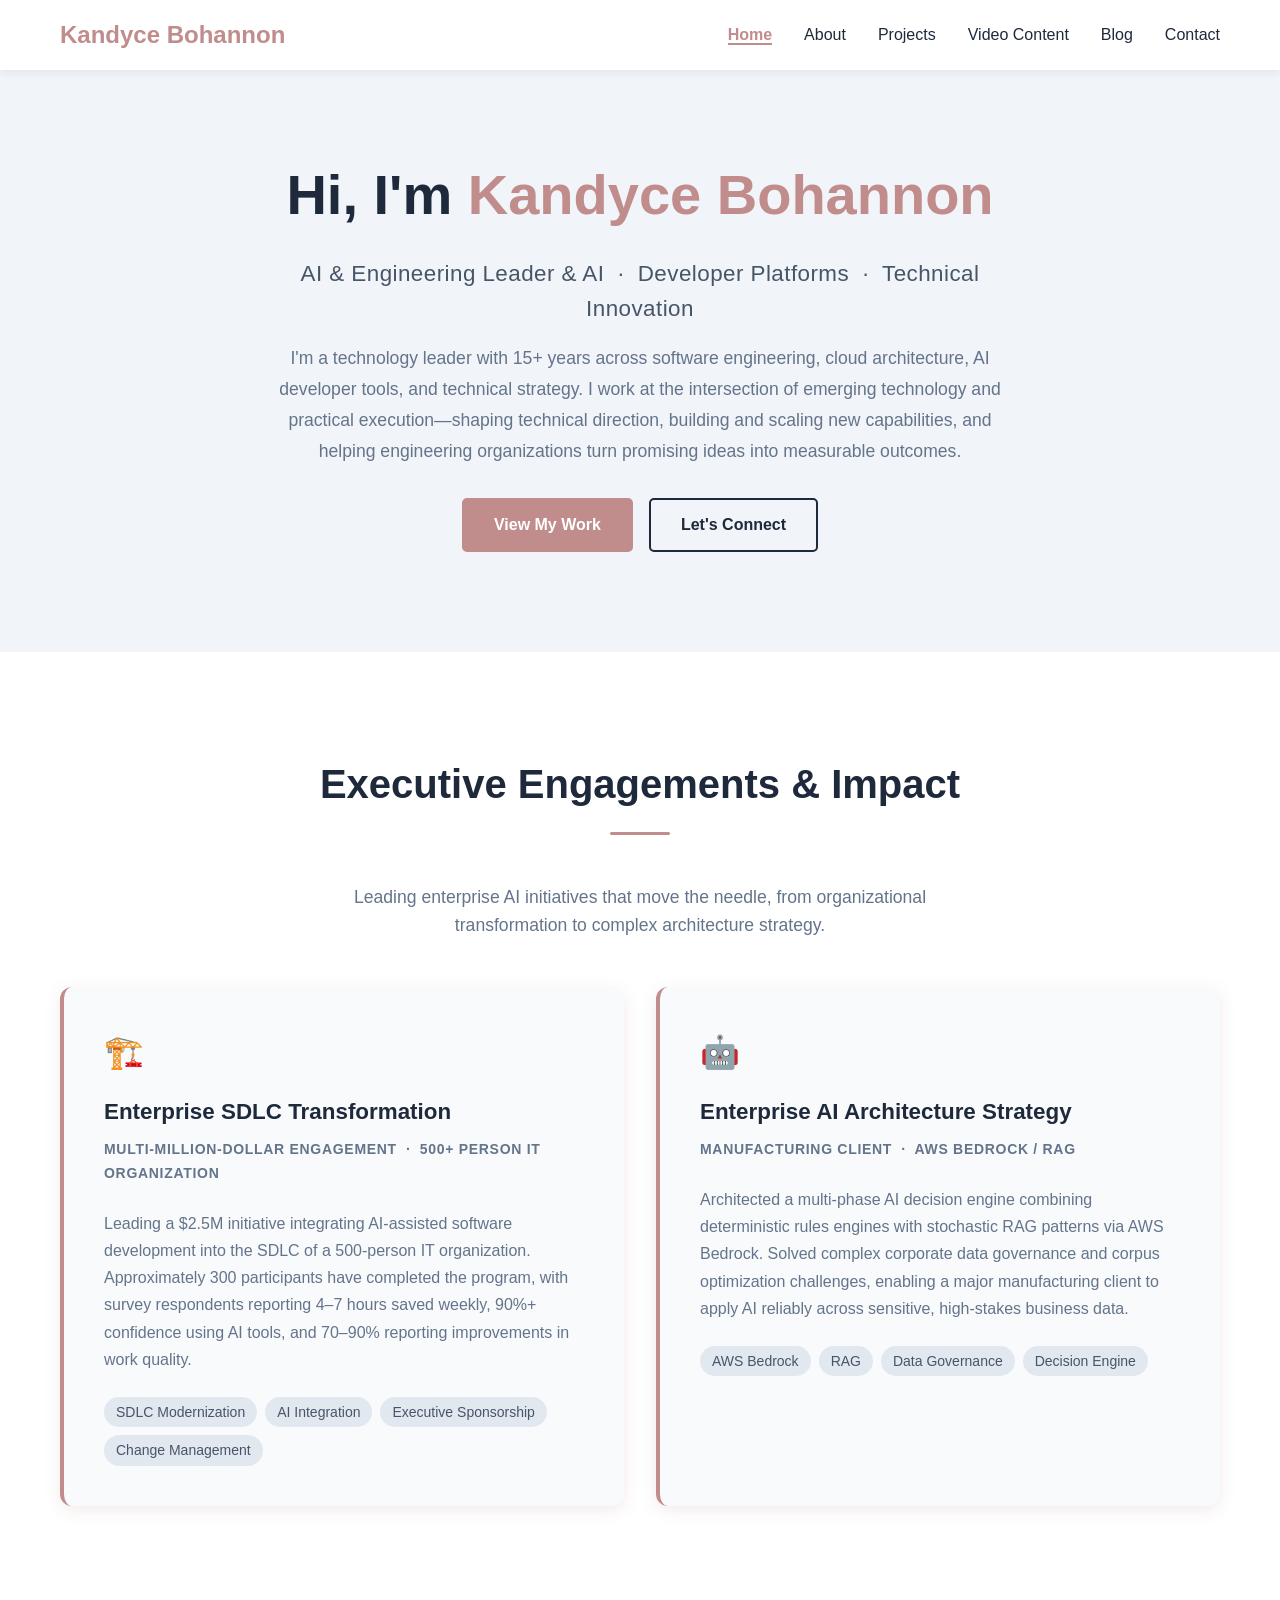
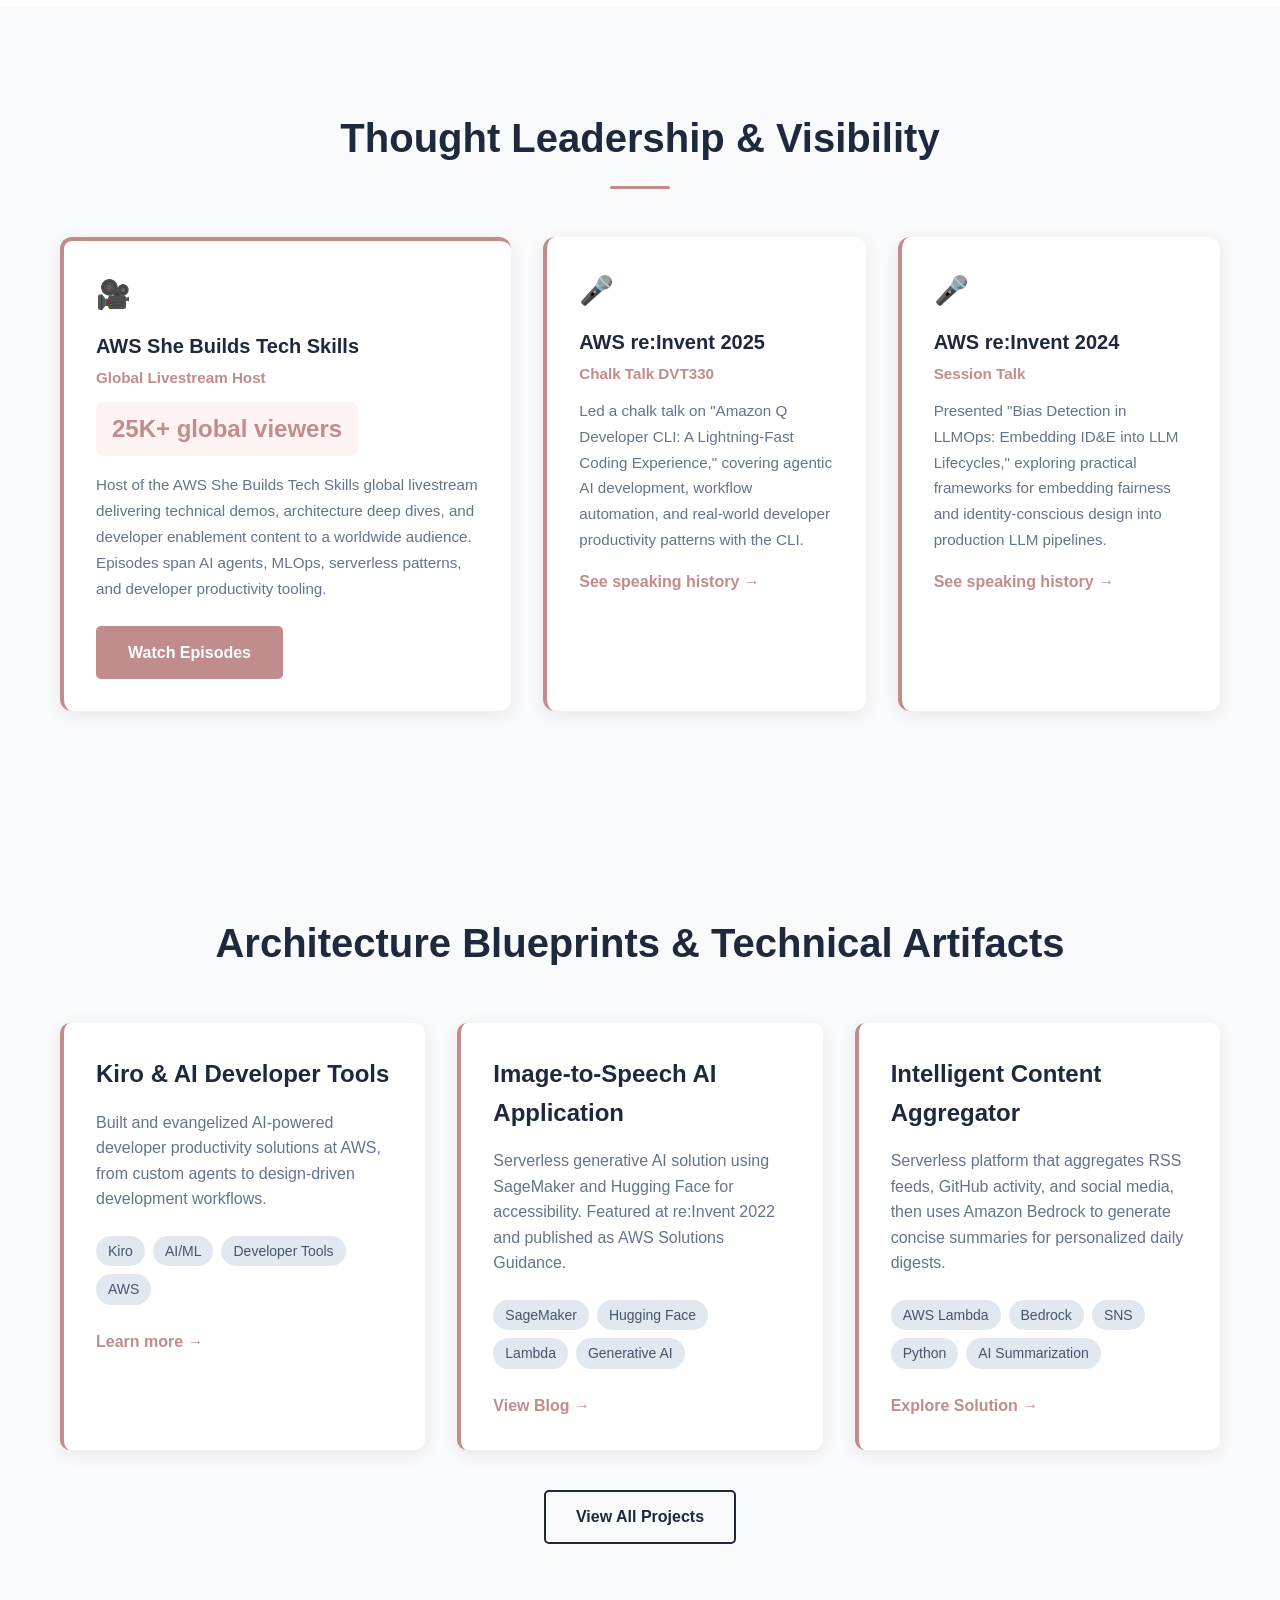
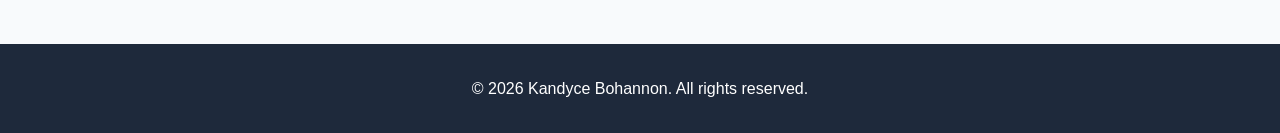
==== commit fed2e870: "Update index.html" ====
--- a/index.html
+++ b/index.html
@@ -30,8 +30,8 @@
         <section class="hero">
             <div class="hero-content">
                 <h1>Hi, I'm <span class="highlight">Kandyce Bohannon</span></h1>
-                <p class="hero-subtitle">Director of Market Solutions, Cloud &amp; AI &nbsp;·&nbsp; Enterprise AI Strategist &nbsp;·&nbsp; Technical GTM Leader</p>
-                <p class="hero-description">15+ years bridging deep cloud architecture with multimillion-dollar business outcomes. I lead enterprise AI engagements at Slalom, from SDLC modernization at scale to architecting multi-phase AI decision engines, while staying close to the craft daily with Kiro and Claude Code.</p>
+                <p class="hero-subtitle">AI & Engineering Leader &amp; AI &nbsp;·&nbsp; Developer Platforms &nbsp;·&nbsp; Technical Innovation</p>
+                <p class="hero-description">I'm a technology leader with 15+ years across software engineering, cloud architecture, AI developer tools, and technical strategy. I work at the intersection of emerging technology and practical execution—shaping technical direction, building and scaling new capabilities, and helping engineering organizations turn promising ideas into measurable outcomes.</p>
                 <div class="hero-buttons">
                     <a href="projects.html" class="btn btn-primary">View My Work</a>
                     <a href="contact.html" class="btn btn-secondary">Let's Connect</a>
@@ -50,7 +50,7 @@
                         <div class="engagement-icon">🏗️</div>
                         <h3>Enterprise SDLC Transformation</h3>
                         <p class="engagement-meta">Multi-Million-Dollar Engagement &nbsp;·&nbsp; 500+ Person IT Organization</p>
-                        <p>Accountable executive managing a multi-million-dollar enterprise engagement to modernize the software development lifecycle through AI integration. Leading a team of 4 specialized AI coaches to drive adoption across a 500+ person IT organization, spanning toolchain modernization, developer enablement, and measurable productivity outcomes.</p>
+                        <p>Leading a $2.5M initiative integrating AI-assisted software development into the SDLC of a 500-person IT organization. Approximately 300 participants have completed the program, with survey respondents reporting 4–7 hours saved weekly, 90%+ confidence using AI tools, and 70–90% reporting improvements in work quality.</p>
                         <div class="engagement-tags">
                             <span class="tech-tag">SDLC Modernization</span>
                             <span class="tech-tag">AI Integration</span>
--- a/styles.css
+++ b/styles.css
@@ -1,3 +1,17 @@
+/* Design tokens — edit here to update the whole site */
+:root {
+    --color-primary: #C18C8C;
+    --color-primary-dark: #A67070;
+    --color-primary-light: #fef3f3;
+    --color-primary-shadow: rgba(193, 140, 140, 0.18);
+    --color-primary-shadow-dark: rgba(193, 140, 140, 0.28);
+    --color-text: #1e293b;
+    --color-text-muted: #64748b;
+    --color-text-mid: #475569;
+    --color-bg: #f8fafc;
+    --color-border: #e2e8f0;
+}
+
 /* Reset and base styles */
 * {
     margin: 0;
@@ -41,7 +55,7 @@
 .logo {
     font-size: 1.5rem;
     font-weight: bold;
-    color: #C18C8C;
+    color: var(--color-primary);
 }
 
 .nav-menu {
@@ -58,13 +72,13 @@
 }
 
 .nav-menu a:hover {
-    color: #C18C8C;
+    color: var(--color-primary);
 }
 
 .nav-menu a.active {
-    color: #C18C8C;
+    color: var(--color-primary);
     font-weight: 600;
-    border-bottom: 2px solid #C18C8C;
+    border-bottom: 2px solid var(--color-primary);
 }
 
 /* Mobile menu toggle */
@@ -171,7 +185,7 @@
 }
 
 .highlight {
-    color: #C18C8C;
+    color: var(--color-primary);
 }
 
 .hero-subtitle {
@@ -208,14 +222,14 @@
 }
 
 .btn-primary {
-    background: #C18C8C;
+    background: var(--color-primary);
     color: white;
-    border-color: #C18C8C;
+    border-color: var(--color-primary);
 }
 
 .btn-primary:hover {
-    background: #A67070;
-    border-color: #A67070;
+    background: var(--color-primary-dark);
+    border-color: var(--color-primary-dark);
     transform: translateY(-2px);
 }
 
@@ -232,14 +246,14 @@
 
 /* Hero section button overrides — light background, no white-on-white issues */
 .hero .btn-primary {
-    background: #C18C8C;
-    border-color: #C18C8C;
+    background: var(--color-primary);
+    border-color: var(--color-primary);
     color: white;
 }
 
 .hero .btn-primary:hover {
-    background: #A67070;
-    border-color: #A67070;
+    background: var(--color-primary-dark);
+    border-color: var(--color-primary-dark);
 }
 
 .hero .btn-secondary {
@@ -279,7 +293,7 @@
 .section-divider {
     width: 60px;
     height: 3px;
-    background: #C18C8C;
+    background: var(--color-primary);
     margin: 1rem auto 3rem;
     border-radius: 2px;
 }
@@ -294,14 +308,14 @@
     background: #f8fafc;
     border-radius: 12px;
     padding: 2.5rem;
-    border-left: 4px solid #C18C8C;
-    box-shadow: 0 4px 16px rgba(193,140,140,0.18);
+    border-left: 4px solid var(--color-primary);
+    box-shadow: 0 4px 16px var(--color-primary-shadow);
     transition: transform 0.3s, box-shadow 0.3s;
 }
 
 .engagement-card:hover {
     transform: translateY(-4px);
-    box-shadow: 0 8px 28px rgba(193,140,140,0.28);
+    box-shadow: 0 8px 28px var(--color-primary-shadow-dark);
 }
 
 .engagement-icon {
@@ -317,7 +331,7 @@
 
 .engagement-meta {
     font-size: 0.875rem;
-    color: #C18C8C;
+    color: var(--color-primary);
     font-weight: 600;
     text-transform: uppercase;
     letter-spacing: 0.05em;
@@ -360,19 +374,19 @@
     background: white;
     border-radius: 12px;
     padding: 2rem;
-    box-shadow: 0 4px 16px rgba(193,140,140,0.18);
-    border-left: 4px solid #C18C8C;
+    box-shadow: 0 4px 16px var(--color-primary-shadow);
+    border-left: 4px solid var(--color-primary);
     height: 100%;
     transition: transform 0.2s, box-shadow 0.2s;
 }
 
 .leadership-card:hover {
     transform: translateY(-3px);
-    box-shadow: 0 8px 28px rgba(193,140,140,0.28);
+    box-shadow: 0 8px 28px var(--color-primary-shadow-dark);
 }
 
 .leadership-card.featured-host {
-    border-top: 4px solid #C18C8C;
+    border-top: 4px solid var(--color-primary);
 }
 
 .leadership-icon {
@@ -388,7 +402,7 @@
 
 .leadership-card h4 {
     font-size: 0.95rem;
-    color: #C18C8C;
+    color: var(--color-primary);
     font-weight: 600;
     margin-bottom: 0.75rem;
 }
@@ -402,8 +416,8 @@
 
 .viewer-count {
     display: inline-block;
-    background: #fef3f3;
-    color: #C18C8C;
+    background: var(--color-primary-light);
+    color: var(--color-primary);
     font-weight: 700;
     font-size: 1.5rem;
     padding: 0.5rem 1rem;
@@ -434,14 +448,14 @@
     background: white;
     padding: 2rem;
     border-radius: 10px;
-    box-shadow: 0 4px 16px rgba(193,140,140,0.18);
-    border-left: 4px solid #C18C8C;
+    box-shadow: 0 4px 16px var(--color-primary-shadow);
+    border-left: 4px solid var(--color-primary);
     transition: transform 0.3s, box-shadow 0.3s;
 }
 
 .project-card:hover {
     transform: translateY(-5px);
-    box-shadow: 0 8px 28px rgba(193,140,140,0.28);
+    box-shadow: 0 8px 28px var(--color-primary-shadow-dark);
 }
 
 .project-card h3 {
@@ -471,13 +485,13 @@
 }
 
 .project-link {
-    color: #C18C8C;
+    color: var(--color-primary);
     text-decoration: none;
     font-weight: 600;
 }
 
 .project-link:hover {
-    color: #A67070;
+    color: var(--color-primary-dark);
     text-decoration: underline;
 }
 
